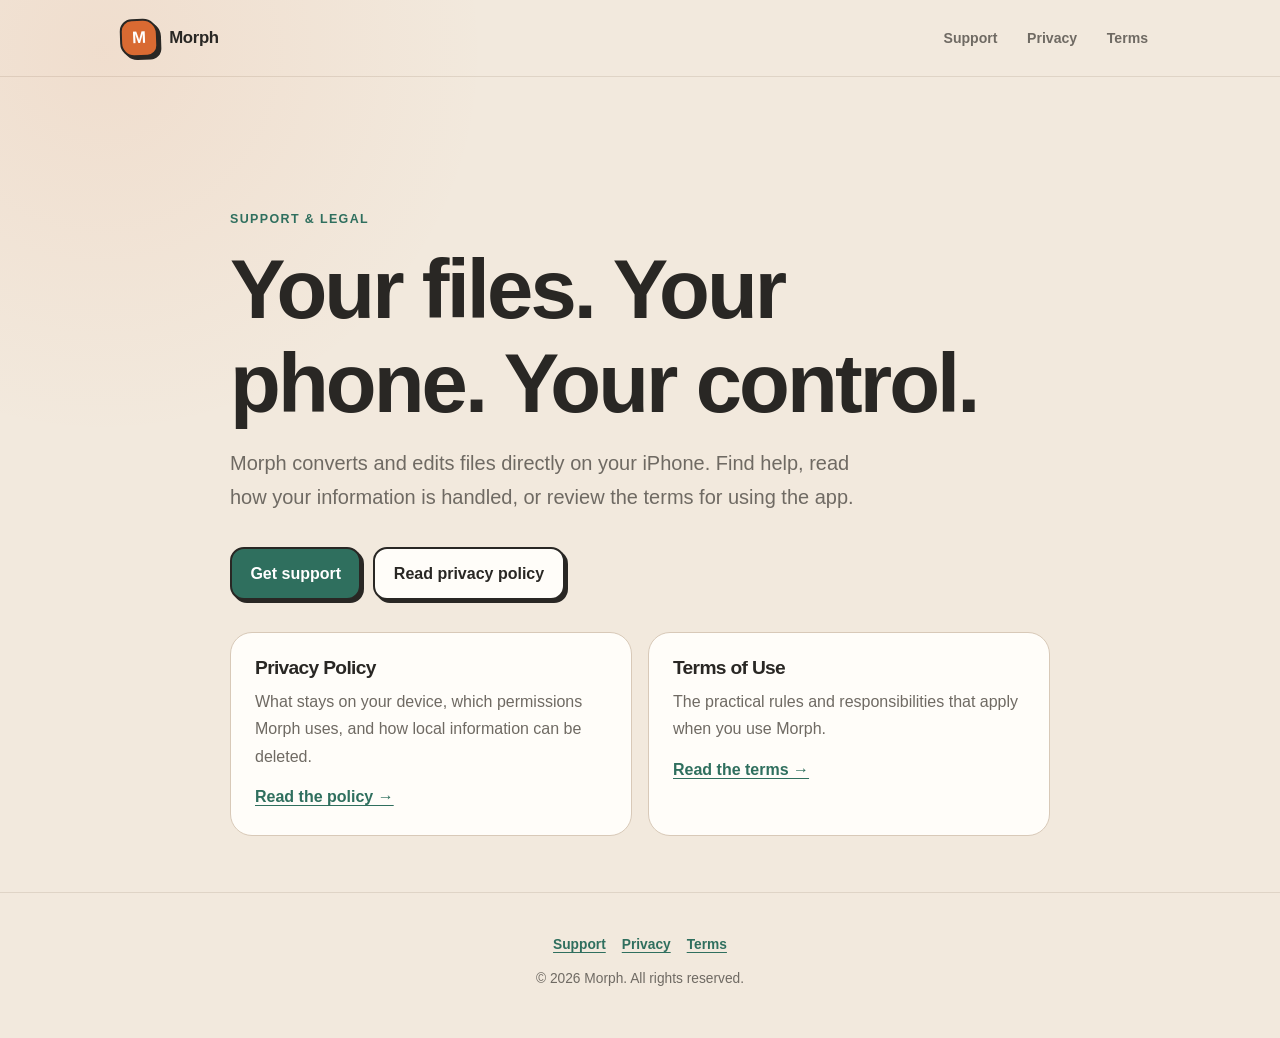
==== morph/index.html @ b8d5796a "add Morph support and legal pages" ====
<!DOCTYPE html>
<html lang="en">
<head>
  <meta charset="utf-8">
  <meta name="viewport" content="width=device-width, initial-scale=1">
  <title>Morph — Support &amp; Legal</title>
  <meta name="description" content="Support, privacy, and terms for Morph, the private on-device file converter for iPhone.">
  <link rel="canonical" href="https://sagar-288.github.io/morph/">
  <link rel="stylesheet" href="./styles.css">
</head>
<body>
  <a class="skip-link" href="#main">Skip to content</a>
  <header class="site-header">
    <nav class="nav" aria-label="Main navigation">
      <a class="brand" href="/morph/" aria-current="page"><span class="brand-mark" aria-hidden="true">M</span>Morph</a>
      <ul class="nav-links">
        <li><a href="/morph/support/">Support</a></li>
        <li><a href="/morph/privacy/">Privacy</a></li>
        <li><a href="/morph/terms/">Terms</a></li>
      </ul>
    </nav>
  </header>

  <main id="main">
    <section class="hero">
      <p class="eyebrow">Support &amp; legal</p>
      <h1>Your files. Your phone. Your control.</h1>
      <p class="lede">Morph converts and edits files directly on your iPhone. Find help, read how your information is handled, or review the terms for using the app.</p>
      <div class="hero-actions">
        <a class="button" href="/morph/support/">Get support</a>
        <a class="button secondary" href="/morph/privacy/">Read privacy policy</a>
      </div>

      <div class="support-grid">
        <article class="support-card">
          <h2>Privacy Policy</h2>
          <p>What stays on your device, which permissions Morph uses, and how local information can be deleted.</p>
          <a href="/morph/privacy/">Read the policy →</a>
        </article>
        <article class="support-card">
          <h2>Terms of Use</h2>
          <p>The practical rules and responsibilities that apply when you use Morph.</p>
          <a href="/morph/terms/">Read the terms →</a>
        </article>
      </div>
    </section>
  </main>

  <footer class="site-footer">
    <div class="footer-links"><a href="/morph/support/">Support</a><a href="/morph/privacy/">Privacy</a><a href="/morph/terms/">Terms</a></div>
    <div>© 2026 Morph. All rights reserved.</div>
  </footer>
</body>
</html>
---- morph/styles.css ----
:root {
  color-scheme: light;
  --paper: #f2e9dd;
  --paper-deep: #e8dac9;
  --surface: #fffdf9;
  --ink: #292724;
  --muted: #6f6a63;
  --line: #d8c9b8;
  --green: #2f6f5e;
  --green-soft: #dcebe4;
  --orange: #d96a32;
  --orange-soft: #f7dfcf;
  --shadow: 0 14px 38px rgba(75, 57, 39, 0.09);
}

* {
  box-sizing: border-box;
}

html {
  scroll-behavior: smooth;
}

body {
  margin: 0;
  min-width: 320px;
  min-height: 100vh;
  background:
    radial-gradient(circle at 8% 5%, rgba(217, 106, 50, 0.09), transparent 24rem),
    var(--paper);
  color: var(--ink);
  font-family: -apple-system, BlinkMacSystemFont, "Segoe UI", sans-serif;
  font-size: 16px;
  line-height: 1.72;
  text-rendering: optimizeLegibility;
}

a {
  color: var(--green);
  text-decoration-thickness: 1px;
  text-underline-offset: 3px;
}

a:hover {
  color: #215647;
}

a:focus-visible {
  outline: 3px solid rgba(217, 106, 50, 0.42);
  outline-offset: 4px;
  border-radius: 4px;
}

.skip-link {
  position: fixed;
  top: 0.75rem;
  left: 0.75rem;
  z-index: 1000;
  padding: 0.65rem 0.9rem;
  border-radius: 999px;
  background: var(--ink);
  color: white;
  transform: translateY(-180%);
  transition: transform 160ms ease;
}

.skip-link:focus {
  color: white;
  transform: translateY(0);
}

.site-header {
  border-bottom: 1px solid rgba(126, 101, 74, 0.16);
}

.nav {
  width: min(1040px, calc(100% - 2rem));
  margin: 0 auto;
  min-height: 76px;
  display: flex;
  align-items: center;
  justify-content: space-between;
  gap: 1.5rem;
}

.brand {
  display: inline-flex;
  align-items: center;
  gap: 0.7rem;
  color: var(--ink);
  font-family: "Arial Rounded MT Bold", ui-rounded, -apple-system, sans-serif;
  font-size: 1.05rem;
  font-weight: 800;
  text-decoration: none;
  letter-spacing: -0.02em;
}

.brand-mark {
  width: 38px;
  height: 38px;
  display: grid;
  place-items: center;
  border: 2px solid var(--ink);
  border-radius: 12px 15px 11px 14px;
  background: var(--orange);
  box-shadow: 3px 3px 0 var(--ink);
  color: white;
  font-size: 1.05rem;
  line-height: 1;
  transform: rotate(-2deg);
}

.nav-links {
  display: flex;
  align-items: center;
  gap: 0.35rem;
  margin: 0;
  padding: 0;
  list-style: none;
}

.nav-links a {
  display: block;
  padding: 0.5rem 0.75rem;
  border-radius: 999px;
  color: var(--muted);
  font-size: 0.88rem;
  font-weight: 650;
  text-decoration: none;
}

.nav-links a:hover,
.nav-links a[aria-current="page"] {
  background: rgba(255, 253, 249, 0.72);
  color: var(--ink);
}

.hero,
.page-shell {
  width: min(820px, calc(100% - 2rem));
  margin: 0 auto;
}

.hero {
  padding: clamp(4rem, 10vw, 7.5rem) 0 3.5rem;
}

.eyebrow,
.meta {
  color: var(--green);
  font-size: 0.78rem;
  font-weight: 800;
  letter-spacing: 0.11em;
  text-transform: uppercase;
}

h1,
h2,
h3 {
  font-family: "Arial Rounded MT Bold", ui-rounded, -apple-system, sans-serif;
  color: var(--ink);
  line-height: 1.12;
  letter-spacing: -0.035em;
}

h1 {
  max-width: 760px;
  margin: 0.65rem 0 1rem;
  font-size: clamp(2.45rem, 7vw, 5.2rem);
}

.legal-title {
  max-width: 680px;
  font-size: clamp(2.5rem, 6vw, 4.35rem);
}

.lede {
  max-width: 650px;
  margin: 0;
  color: var(--muted);
  font-size: clamp(1.06rem, 2vw, 1.25rem);
}

.hero-actions {
  display: flex;
  flex-wrap: wrap;
  gap: 0.75rem;
  margin-top: 2rem;
}

.button {
  display: inline-flex;
  align-items: center;
  justify-content: center;
  min-height: 48px;
  padding: 0.7rem 1.15rem;
  border: 2px solid var(--ink);
  border-radius: 14px;
  background: var(--green);
  box-shadow: 3px 3px 0 var(--ink);
  color: white;
  font-weight: 800;
  text-decoration: none;
  transition: transform 140ms ease, box-shadow 140ms ease;
}

.button.secondary {
  background: var(--surface);
  color: var(--ink);
}

.button:hover {
  color: white;
  transform: translate(1px, 1px);
  box-shadow: 2px 2px 0 var(--ink);
}

.button.secondary:hover {
  color: var(--ink);
}

.page-shell {
  padding: 0 0 5rem;
}

.summary {
  display: grid;
  grid-template-columns: repeat(3, 1fr);
  gap: 0.9rem;
  margin: 0 0 2rem;
}

.summary-item {
  min-height: 128px;
  padding: 1.25rem;
  border: 1px solid var(--line);
  border-radius: 20px;
  background: rgba(255, 253, 249, 0.7);
}

.summary-item strong {
  display: block;
  margin-bottom: 0.3rem;
  color: var(--ink);
  font-family: "Arial Rounded MT Bold", ui-rounded, -apple-system, sans-serif;
  font-size: 1rem;
}

.summary-item span {
  color: var(--muted);
  font-size: 0.9rem;
  line-height: 1.5;
}

.document {
  padding: clamp(1.4rem, 4vw, 3.2rem);
  border: 1px solid var(--line);
  border-radius: 28px;
  background: var(--surface);
  box-shadow: var(--shadow);
}

.document section {
  padding: 1.7rem 0;
  border-bottom: 1px solid #eadfd3;
  scroll-margin-top: 1.5rem;
}

.document section:first-child {
  padding-top: 0;
}

.document section:last-child {
  padding-bottom: 0;
  border-bottom: 0;
}

.document h2 {
  margin: 0 0 0.8rem;
  font-size: clamp(1.25rem, 3vw, 1.55rem);
}

.document h3 {
  margin: 1.15rem 0 0.45rem;
  font-size: 1rem;
}

.document p,
.document ul {
  margin-top: 0;
  color: var(--muted);
}

.document p:last-child,
.document ul:last-child {
  margin-bottom: 0;
}

.document li + li {
  margin-top: 0.45rem;
}

.callout {
  margin: 1rem 0;
  padding: 1rem 1.1rem;
  border-left: 4px solid var(--orange);
  border-radius: 0 14px 14px 0;
  background: var(--orange-soft);
  color: #5d3c2c;
}

.support-grid {
  display: grid;
  grid-template-columns: 1fr 1fr;
  gap: 1rem;
  margin-top: 2rem;
}

.support-card {
  padding: 1.5rem;
  border: 1px solid var(--line);
  border-radius: 22px;
  background: var(--surface);
}

.support-card h2 {
  margin: 0 0 0.55rem;
  font-size: 1.2rem;
}

.support-card p {
  margin: 0;
  color: var(--muted);
}

.support-card a {
  display: inline-block;
  margin-top: 0.8rem;
  font-weight: 750;
}

.site-footer {
  padding: 2.5rem 1rem 3rem;
  border-top: 1px solid rgba(126, 101, 74, 0.16);
  color: var(--muted);
  text-align: center;
  font-size: 0.86rem;
}

.footer-links {
  display: flex;
  justify-content: center;
  flex-wrap: wrap;
  gap: 1rem;
  margin-bottom: 0.65rem;
}

.footer-links a {
  font-weight: 700;
}

@media (max-width: 680px) {
  .nav {
    align-items: flex-start;
    min-height: auto;
    padding: 1rem 0;
    flex-direction: column;
    gap: 0.75rem;
  }

  .nav-links {
    width: 100%;
    overflow-x: auto;
    padding-bottom: 0.15rem;
  }

  .nav-links a {
    padding-left: 0;
    padding-right: 1rem;
    white-space: nowrap;
  }

  .nav-links a:hover,
  .nav-links a[aria-current="page"] {
    background: transparent;
    color: var(--green);
  }

  .hero {
    padding-top: 3.5rem;
  }

  .summary,
  .support-grid {
    grid-template-columns: 1fr;
  }

  .summary-item {
    min-height: auto;
  }

  .document {
    border-radius: 20px;
  }
}

@media (prefers-reduced-motion: reduce) {
  html {
    scroll-behavior: auto;
  }

  *,
  *::before,
  *::after {
    transition-duration: 0.01ms !important;
  }
}
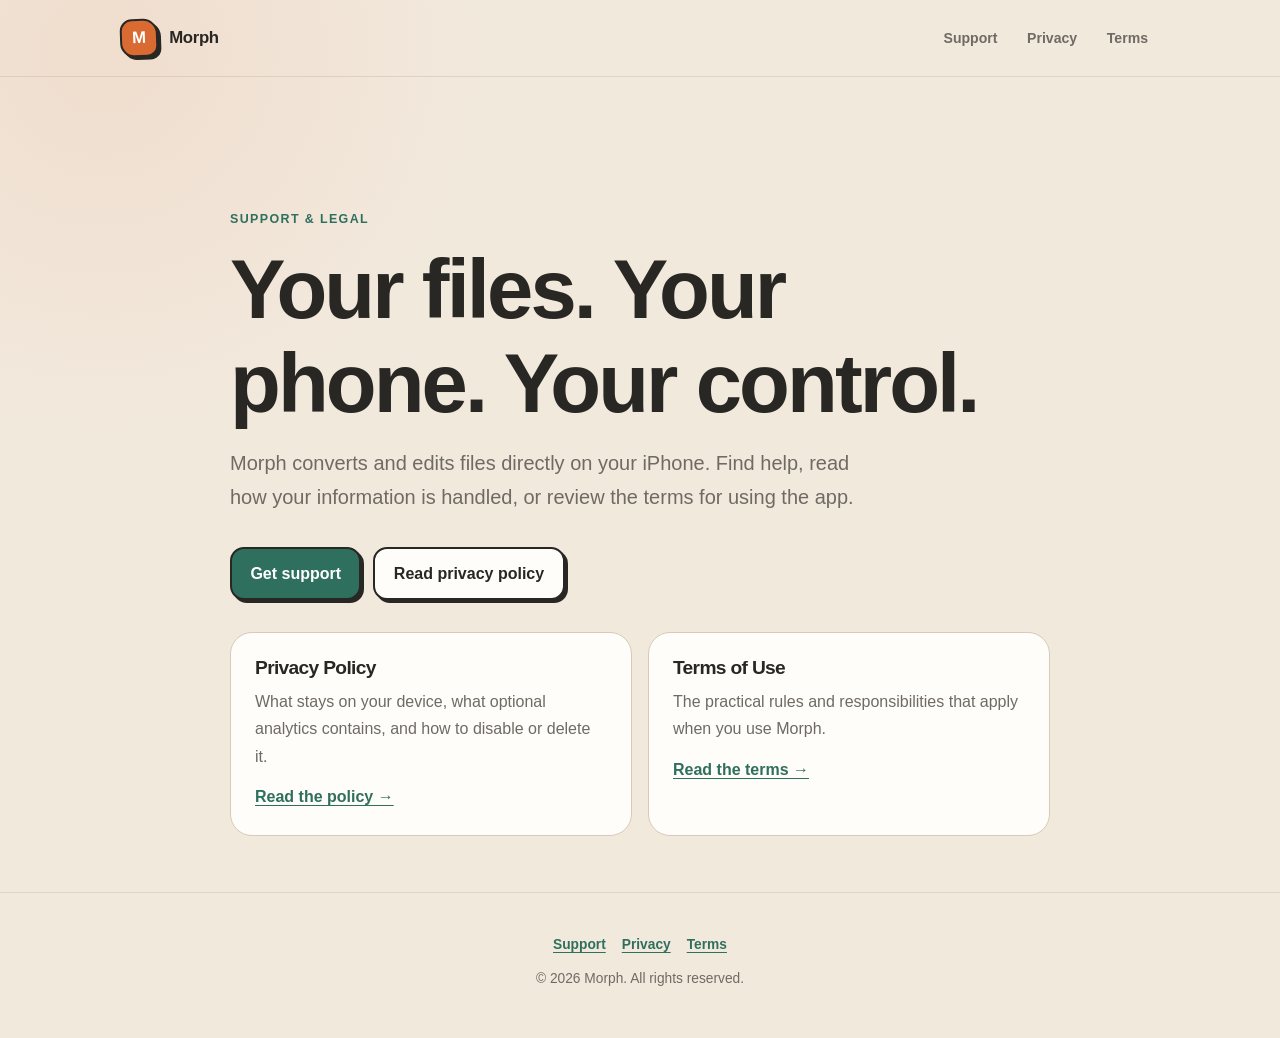
==== commit 7364beed: "Update Morph privacy disclosures for opt-in analytics" ====
--- a/morph/index.html
+++ b/morph/index.html
@@ -4,7 +4,7 @@
   <meta charset="utf-8">
   <meta name="viewport" content="width=device-width, initial-scale=1">
   <title>Morph — Support &amp; Legal</title>
-  <meta name="description" content="Support, privacy, and terms for Morph, the private on-device file converter for iPhone.">
+  <meta name="description" content="Support, privacy, and terms for Morph, the on-device file converter with optional metadata-only analytics.">
   <link rel="canonical" href="https://sagar-288.github.io/morph/">
   <link rel="stylesheet" href="./styles.css">
 </head>
@@ -34,7 +34,7 @@
       <div class="support-grid">
         <article class="support-card">
           <h2>Privacy Policy</h2>
-          <p>What stays on your device, which permissions Morph uses, and how local information can be deleted.</p>
+          <p>What stays on your device, what optional analytics contains, and how to disable or delete it.</p>
           <a href="/morph/privacy/">Read the policy →</a>
         </article>
         <article class="support-card">
